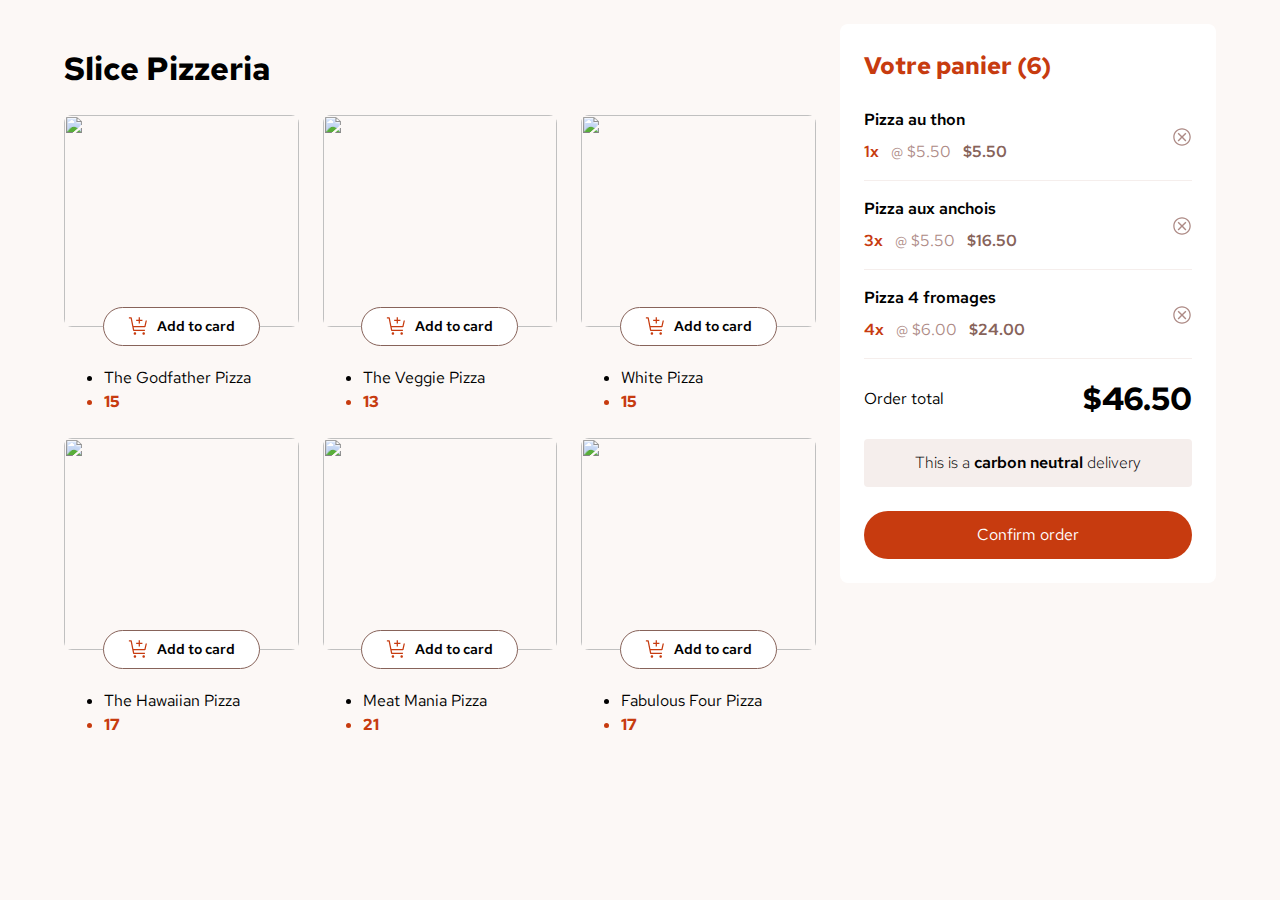
==== index.html @ 7fd9df84 "oui" ====
<!DOCTYPE html>
<html lang="FR-fr">
  <head>
    <meta charset="UTF-8" />
    <meta name="viewport" content="width=device-width, initial-scale=1.0" />

    <title>Eden School - Slice Pizzeria</title>

    <link rel="preconnect" href="https://fonts.googleapis.com" />
    <link rel="preconnect" href="https://fonts.gstatic.com" crossorigin />
    <link
      href="https://fonts.googleapis.com/css2?family=Red+Hat+Text:ital,wght@0,300..700;1,300..700&display=swap"
      rel="stylesheet"
    />

    <link rel="stylesheet" href="../css/normalize.css" />
    <link rel="stylesheet" href="../css/reset.css" />
    <link rel="stylesheet" href="../css/main.css" />
  </head>
  <body>
    <main class="main-wrapper">
      <section>
        <h1>Slice Pizzeria</h1>
        <div class="pizzas-wrapper"></div>
      </section>
      <aside class="basket-aside">
        <h2>Votre panier (6)</h2>
        <div class="baskets-with-pizza">
          <ul class="basket-products">
            <li class="basket-product-item">
              <span class="basket-product-item-name">Pizza au thon</span>
              <span class="basket-product-details">
                <span class="basket-product-details-quantity">1x</span>
                <span class="basket-product-details-unit-price">@ $5.50</span>
                <span class="basket-product-details-total-price">$5.50</span>
              </span>
              <img
                class="basket-product-remove-icon"
                src="../images/remove-icon.svg"
                alt=""
              />
            </li>
            <li class="basket-product-item">
              <span class="basket-product-item-name">Pizza aux anchois</span>
              <span class="basket-product-details">
                <span class="basket-product-details-quantity">3x</span>
                <span class="basket-product-details-unit-price">@ $5.50</span>
                <span class="basket-product-details-total-price">$16.50</span>
              </span>
              <img
                class="basket-product-remove-icon"
                src="../images/remove-icon.svg"
                alt=""
              />
            </li>
            <li class="basket-product-item">
              <span class="basket-product-item-name">Pizza 4 fromages</span>
              <span class="basket-product-details">
                <span class="basket-product-details-quantity">4x</span>
                <span class="basket-product-details-unit-price">@ $6.00</span>
                <span class="basket-product-details-total-price">$24.00</span>
              </span>
              <img
                class="basket-product-remove-icon"
                src="../images/remove-icon.svg"
                alt=""
              />
            </li>
          </ul>
          <p class="total-order">
            <span class="total-order-title">Order total</span>
            <span class="total-order-price">$46.50</span>
          </p>
          <p class="delivery-info">
            This is a <span>carbon neutral</span> delivery
          </p>
          <a href="#" class="confirm-order-btn"> Confirm order </a>
        </div>
      </aside>
    </main>
    <script src="../js/app.js"></script>
  </body>
</html>
---- css/main.css ----
:root {
  --beaver: #87635a;
  --black: #000;
  --clam-shell: #caafa7;
  --dawn-pink: #f5eeec;
  --fantasy: #fcf8f6;
  --graphite: #260f08;
  --mountain-meadow: #1ea575;
  --parlap: #ad8a85;
  --tia-maria: #c73b0f;
  --white: #fff;

  --red-hat-ff: "Red Hat Text", sans-serif;
}

body {
  background-color: var(--fantasy);
  padding-bottom: 24px;
  font-family: var(--red-hat-ff);
}

main {
  display: flex;
}

.main-wrapper {
  margin-left: auto;
  margin-right: auto;
  width: 90%;
}

.pizzas-wrapper {
  display: grid;
  gap: 24px;
  margin-bottom: 40px;
}

.pizza-picture {
  border-radius: 8px;
  height: 212px;
  object-fit: cover;
  width: 100%;
}

.add-to-cart-btn {
  align-items: center;
  background-color: var(--white);
  border-radius: 24px;
  border: 1px solid var(--beaver);
  cursor: pointer;
  display: flex;
  font-size: 14px;
  gap: 8px;
  justify-content: center;
  margin-left: auto;
  margin-right: auto;
  padding: 8px 24px;
  position: relative;
  top: -20px;
  width: fit-content;
  font-weight: 600;
}

.pizza-infos {
  list-style-type: none;
  padding-left: 0;
}

.pizza-price {
  color: var(--tia-maria);
  font-weight: 700;
}

.basket-aside {
  background-color: var(--white);
  padding: 24px;
  border-radius: 8px;
}

.basket-aside h2 {
  color: var(--tia-maria);
  font-weight: 700;
  margin-bottom: 24px;
}

.empty-basket img {
  max-height: 256px;
}

.empty-basket p {
  margin-top: 24px;
  font-weight: 600;
  color: var(--beaver);
}

.basket-products {
  list-style-type: none;
  padding-left: 0;
}

.basket-product-item {
  position: relative;
  display: flex;
  flex-direction: column;
  margin-bottom: 16px;
  padding-bottom: 16px;
  border-bottom: 1px solid var(--dawn-pink);
}

.basket-product-item-name {
  font-weight: 600;
  display: inline-block;
  margin-bottom: 8px;
}

.basket-product-details-quantity {
  color: var(--tia-maria);
  display: inline-block;
  margin-right: 8px;
  font-weight: 600;
}

.basket-product-details-unit-price {
  color: var(--parlap);
  display: inline-block;
  margin-right: 8px;
  font-weight: 400;
}

.basket-product-details-total-price {
  color: var(--beaver);
  font-weight: 600;
}

.basket-product-remove-icon {
  position: absolute;
  right: 0;
  top: 40%;
  transform: translateY(-50%);
  cursor: pointer;
}

.total-order {
  display: flex;
  justify-content: space-between;
  align-items: center;
  margin-bottom: 16px;
}

.total-order-price {
  font-weight: 700;
  font-size: 32px;
}

.delivery-info {
  background-color: var(--dawn-pink);
  padding: 12px 16px;
  text-align: center;
  font-weight: 300;
  margin-bottom: 24px;
  border-radius: 4px;
}

.delivery-info span {
  font-weight: 600;
}

.confirm-order-btn,
.new-order-btn {
  background-color: var(--tia-maria);
  color: var(--white);
  display: block;
  text-align: center;
  padding-top: 12px;
  padding-bottom: 12px;
  text-decoration: none;
  border-radius: 24px;
}

.body-full {
  overflow: hidden;
}

.order-modal-wrapper {
  position: absolute;
  left: 0;
  bottom: 0;
  height: 100vh;
  width: 100vw;
  background-color: rgba(0, 0, 0, 0.4);
  content: "";
}

.order-modal {
  position: absolute;
  left: 0;
  bottom: 0;
  height: 80vh;
  width: 100vw;
  background-color: var(--white);
  content: "";
  z-index: 10;
  padding: 40px 24px 24px;
  overflow: scroll;
}

.order-modal-title {
  font-size: 42px;
  font-weight: 700;
  line-height: 48px;
  margin-bottom: 8px;
  margin-top: 24px;
}

.order-modal-subtitle {
  color: var(--beaver);
  margin-bottom: 24px;
}

.order-detail {
  list-style-type: none;
  padding-left: 0;
  background-color: var(--fantasy);
  padding: 24px;
  margin-bottom: 16px;
}

.order-detail-product-item {
  display: grid;
  grid-template-columns: 48px auto auto auto auto;
  grid-template-areas:
    "product-image product-name product-name product-name product-total-price"
    "product-image product-quantity product-unit-price product-unit-price product-total-price";
  gap: 8px 12px;
  margin-bottom: 24px;
  padding-bottom: 24px;
  border-bottom: 1px solid var(--dawn-pink);
  align-items: center;
}

.order-detail-product-image {
  grid-area: product-image;
  width: 100%;
  height: auto;
  object-fit: cover;
  border-radius: 4px;
  display: block;
}

.order-detail-product-name {
  grid-area: product-name;
  font-weight: 700;
}

.order-detail-product-quantity {
  grid-area: product-quantity;
  color: var(--tia-maria);
  font-weight: 600;
}

.order-detail-product-unit-price {
  grid-area: product-unit-price;
  color: var(--beaver);
}

.order-detail-product-total-price {
  grid-area: product-total-price;
  align-self: center;
  justify-self: right;
  font-weight: 600;
}

.order-detail-total-price {
  display: flex;
  align-items: center;
  justify-content: space-between;
}

@media screen and (min-width: 768px) {
  .pizzas-wrapper {
    grid-template-columns: repeat(3, 1fr);
  }

  .order-modal {
    left: 50%;
    bottom: 50%;
    height: fit-content;
    width: 90%;
    transform: translate(-50%, 50%);
    border-radius: 8px;
  }
}

@media screen and (min-width: 1024px) {
  .main-wrapper {
    display: grid;
    grid-template-columns: 2fr 1fr;
    gap: 24px;
    padding-top: 24px;
  }

  .basket-aside {
    height: max-content;
    position: sticky;
    top: 24px;
  }

  .order-modal {
    width: 640px;
  }
}
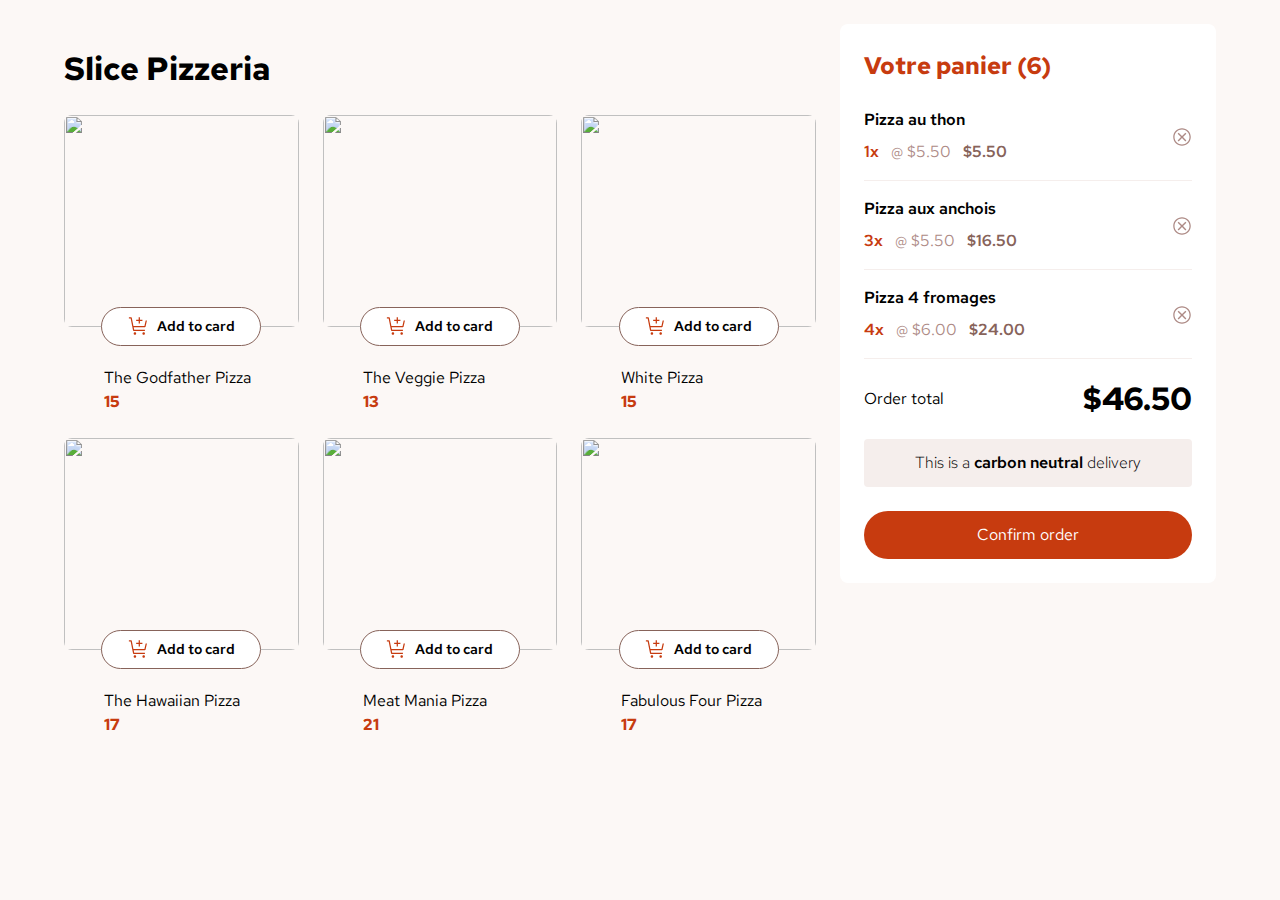
==== commit d3f01b72: "detal" ====
--- a/index.html
+++ b/index.html
@@ -21,7 +21,9 @@
     <main class="main-wrapper">
       <section>
         <h1>Slice Pizzeria</h1>
-        <div class="pizzas-wrapper"></div>
+        <div class="pizzas-wrapper">
+          <!-- plein de truc la -->
+        </div>
       </section>
       <aside class="basket-aside">
         <h2>Votre panier (6)</h2>
--- a/css/main.css
+++ b/css/main.css
@@ -23,6 +23,10 @@
   display: flex;
 }
 
+ul {
+  list-style: none;
+}
+
 .main-wrapper {
   margin-left: auto;
   margin-right: auto;
@@ -57,8 +61,20 @@
   padding: 8px 24px;
   position: relative;
   top: -20px;
-  width: fit-content;
-  font-weight: 600;
+  width: 160px;
+  font-weight: 600;
+}
+
+.nomber-pizza {
+  background-color: #c73b0f;
+}
+
+.plus-droite {
+  margin-left: 32px;
+}
+
+.moins-gauche {
+  margin-right: 32px;
 }
 
 .pizza-infos {
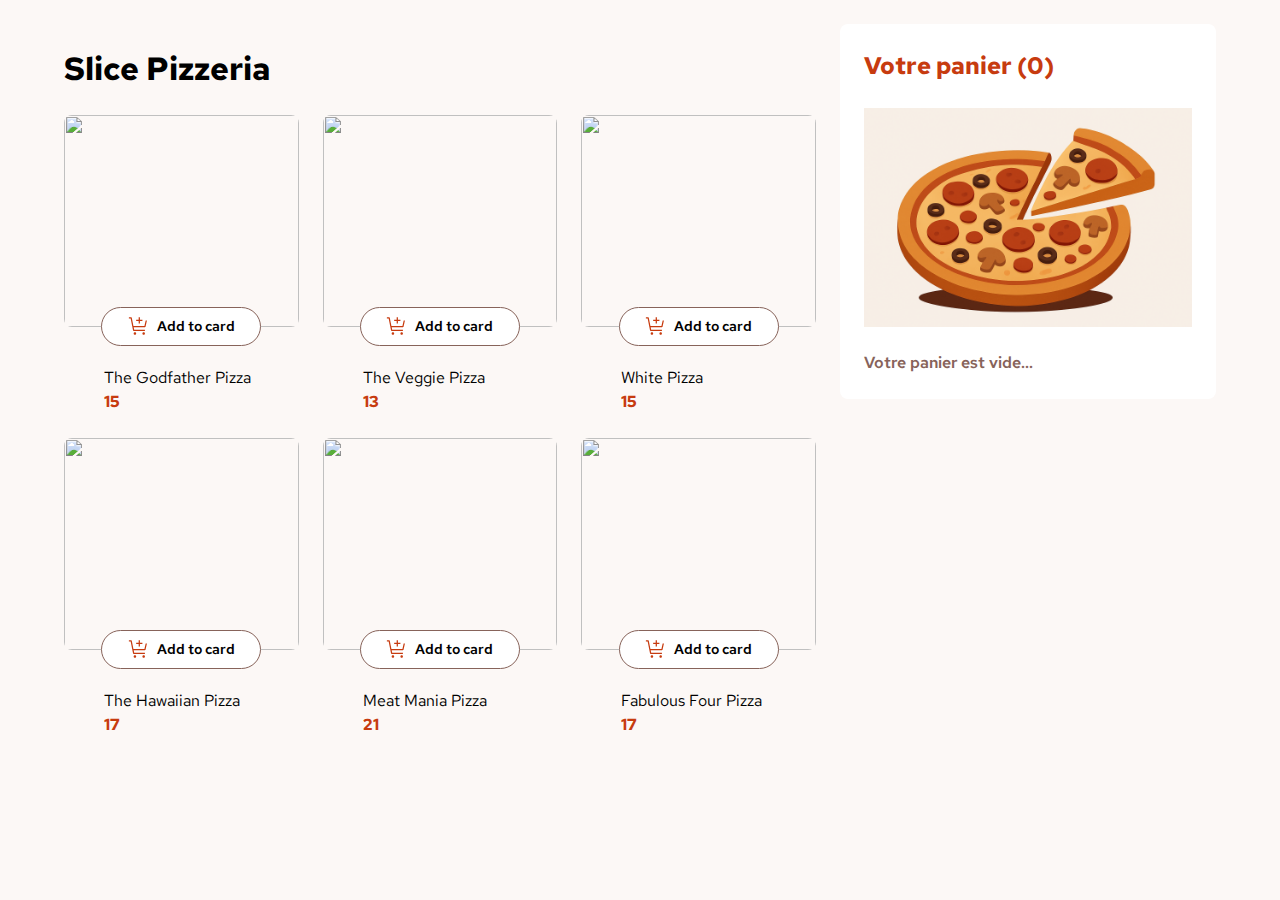
==== commit 641b60ba: "avant visio" ====
--- a/index.html
+++ b/index.html
@@ -26,6 +26,13 @@
         </div>
       </section>
       <aside class="basket-aside">
+        <h2>Votre panier (0)</h2>
+        <div class="empty-basket">
+          <img src="../images/pizza.png" alt="" />
+          <p>Votre panier est vide...</p>
+        </div>
+      </aside>
+      <aside class="hidden" class="basket-aside">
         <h2>Votre panier (6)</h2>
         <div class="baskets-with-pizza">
           <ul class="basket-products">
--- a/css/main.css
+++ b/css/main.css
@@ -66,15 +66,21 @@
 }
 
 .nomber-pizza {
+  align-items: center;
+  border-radius: 24px;
+  border: 1px solid var(--beaver);
+  cursor: pointer;
+  display: flex;
+  font-size: 14px;
+  margin-left: auto;
+  margin-right: auto;
+  padding: 8px 24px;
+  position: relative;
+  top: -20px;
+  width: 160px;
+  font-weight: 600;
   background-color: #c73b0f;
-}
-
-.plus-droite {
-  margin-left: 32px;
-}
-
-.moins-gauche {
-  margin-right: 32px;
+  justify-content: space-between;
 }
 
 .pizza-infos {
@@ -325,3 +331,7 @@
     width: 640px;
   }
 }
+
+.hidden {
+  display: none;
+}
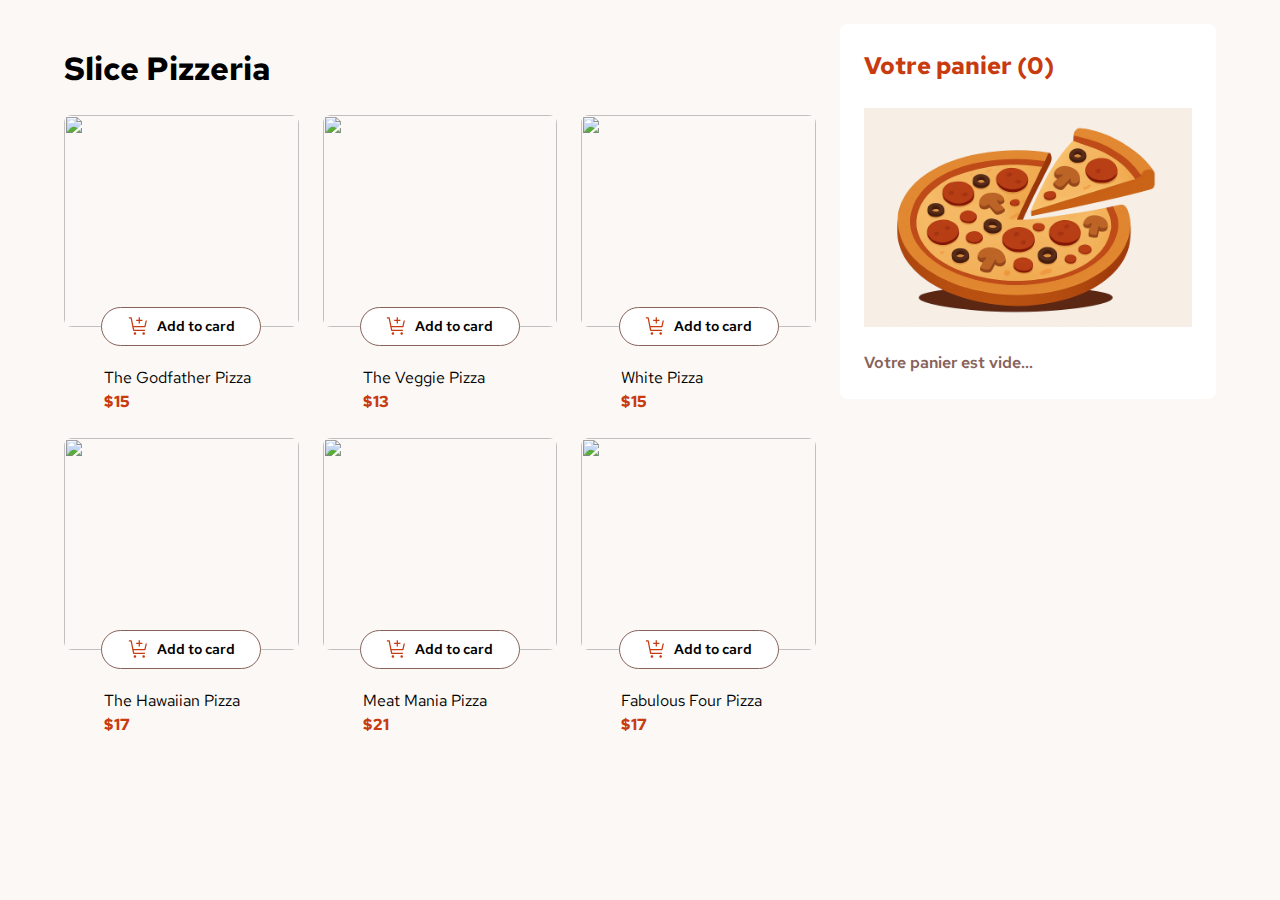
==== commit 3f76d4ab: "qsdq" ====
--- a/index.html
+++ b/index.html
@@ -13,9 +13,9 @@
       rel="stylesheet"
     />
 
-    <link rel="stylesheet" href="../css/normalize.css" />
-    <link rel="stylesheet" href="../css/reset.css" />
-    <link rel="stylesheet" href="../css/main.css" />
+    <link rel="stylesheet" href="./css/normalize.css" />
+    <link rel="stylesheet" href="./css/reset.css" />
+    <link rel="stylesheet" href="./css/main.css" />
   </head>
   <body>
     <main class="main-wrapper">
@@ -28,7 +28,7 @@
       <aside class="basket-aside">
         <h2>Votre panier (0)</h2>
         <div class="empty-basket">
-          <img src="../images/pizza.png" alt="" />
+          <img src="./images/pizza.png" alt="" />
           <p>Votre panier est vide...</p>
         </div>
       </aside>
@@ -45,7 +45,7 @@
               </span>
               <img
                 class="basket-product-remove-icon"
-                src="../images/remove-icon.svg"
+                src="./images/remove-icon.svg"
                 alt=""
               />
             </li>
@@ -58,7 +58,7 @@
               </span>
               <img
                 class="basket-product-remove-icon"
-                src="../images/remove-icon.svg"
+                src="./images/remove-icon.svg"
                 alt=""
               />
             </li>
@@ -71,7 +71,7 @@
               </span>
               <img
                 class="basket-product-remove-icon"
-                src="../images/remove-icon.svg"
+                src="./images/remove-icon.svg"
                 alt=""
               />
             </li>
@@ -87,6 +87,6 @@
         </div>
       </aside>
     </main>
-    <script src="../js/app.js"></script>
+    <script src="./js/app.js"></script>
   </body>
 </html>
